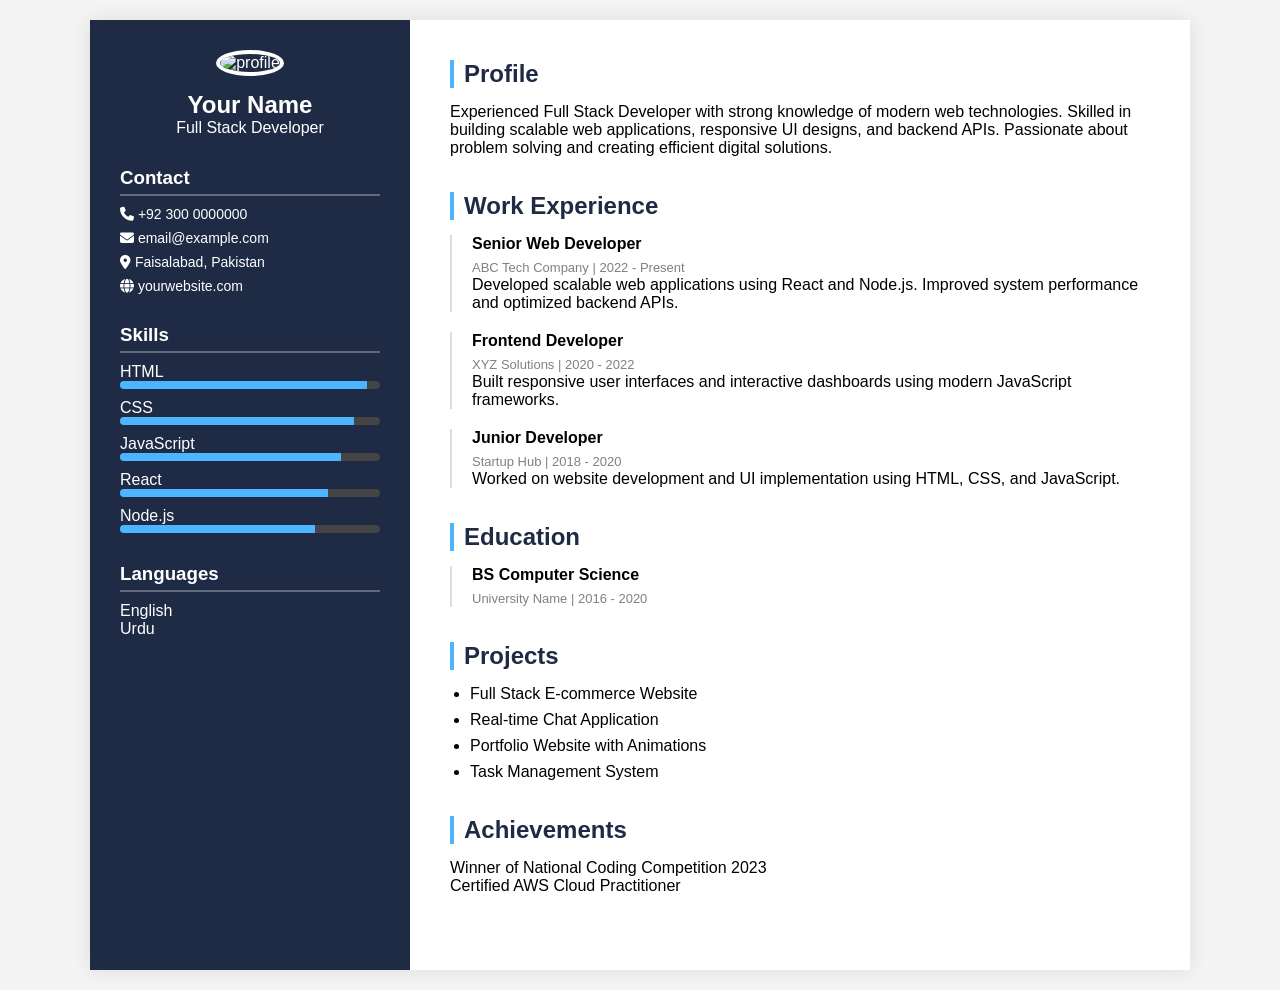
==== Project2/resumePage.html @ 75355d84 "project2" ====
<!DOCTYPE html>
<html lang="en">
<head>
<meta charset="UTF-8">
<meta name="viewport" content="width=device-width, initial-scale=1.0">
<title>Professional Resume</title>

<link rel="stylesheet" href="https://cdnjs.cloudflare.com/ajax/libs/font-awesome/6.5.0/css/all.min.css">

<style>

*{
margin:0;
padding:0;
box-sizing:border-box;
font-family: 'Segoe UI', sans-serif;
}

body{
background:#f4f4f4;
padding:20px;
}

.container{
max-width:1100px;
margin:auto;
background:white;
display:grid;
grid-template-columns:320px 1fr;
box-shadow:0 0 20px rgba(0,0,0,0.1);
}

.sidebar{
background:#1f2a44;
color:white;
padding:30px;
}

.profile{
text-align:center;
margin-bottom:30px;
}

.profile img{
width:120px;
height:120px;
border-radius:50%;
border:4px solid white;
object-fit:cover;
}

.profile h2{
margin-top:15px;
}

.sidebar h3{
margin-top:30px;
margin-bottom:10px;
border-bottom:2px solid rgba(255,255,255,0.3);
padding-bottom:5px;
}

.contact p{
margin:8px 0;
font-size:14px;
}

.skills .skill{
margin:10px 0;
}

.skills .bar{
background:#444;
height:8px;
border-radius:4px;
overflow:hidden;
}

.skills .bar span{
display:block;
height:100%;
background:#4db5ff;
}

.main{
padding:40px;
}

.section{
margin-bottom:35px;
}

.section h2{
margin-bottom:15px;
color:#1f2a44;
border-left:4px solid #4db5ff;
padding-left:10px;
}

.timeline{
position:relative;
}

.timeline-item{
margin-bottom:20px;
padding-left:20px;
border-left:2px solid #ddd;
}

.timeline-item h4{
margin-bottom:5px;
}

.timeline-item span{
font-size:13px;
color:gray;
}

.projects ul{
padding-left:20px;
}

.projects li{
margin-bottom:8px;
}

@media(max-width:900px){

.container{
grid-template-columns:1fr;
}

.sidebar{
text-align:center;
}

}

</style>
</head>

<body>

<div class="container">

<div class="sidebar">

<div class="profile">
<img src="https://i.pravatar.cc/150" alt="profile">
<h2>Your Name</h2>
<p>Full Stack Developer</p>
</div>

<div class="contact">
<h3>Contact</h3>
<p><i class="fa fa-phone"></i> +92 300 0000000</p>
<p><i class="fa fa-envelope"></i> email@example.com</p>
<p><i class="fa fa-location-dot"></i> Faisalabad, Pakistan</p>
<p><i class="fa fa-globe"></i> yourwebsite.com</p>
</div>

<div class="skills">
<h3>Skills</h3>

<div class="skill">
<p>HTML</p>
<div class="bar"><span style="width:95%"></span></div>
</div>

<div class="skill">
<p>CSS</p>
<div class="bar"><span style="width:90%"></span></div>
</div>

<div class="skill">
<p>JavaScript</p>
<div class="bar"><span style="width:85%"></span></div>
</div>

<div class="skill">
<p>React</p>
<div class="bar"><span style="width:80%"></span></div>
</div>

<div class="skill">
<p>Node.js</p>
<div class="bar"><span style="width:75%"></span></div>
</div>

</div>

<div class="languages">
<h3>Languages</h3>
<p>English</p>
<p>Urdu</p>
</div>

</div>


<div class="main">

<div class="section">
<h2>Profile</h2>
<p>
Experienced Full Stack Developer with strong knowledge of modern web technologies.
Skilled in building scalable web applications, responsive UI designs, and backend
APIs. Passionate about problem solving and creating efficient digital solutions.
</p>
</div>


<div class="section">
<h2>Work Experience</h2>

<div class="timeline">

<div class="timeline-item">
<h4>Senior Web Developer</h4>
<span>ABC Tech Company | 2022 - Present</span>
<p>
Developed scalable web applications using React and Node.js.
Improved system performance and optimized backend APIs.
</p>
</div>

<div class="timeline-item">
<h4>Frontend Developer</h4>
<span>XYZ Solutions | 2020 - 2022</span>
<p>
Built responsive user interfaces and interactive dashboards using
modern JavaScript frameworks.
</p>
</div>

<div class="timeline-item">
<h4>Junior Developer</h4>
<span>Startup Hub | 2018 - 2020</span>
<p>
Worked on website development and UI implementation using HTML,
CSS, and JavaScript.
</p>
</div>

</div>
</div>


<div class="section">
<h2>Education</h2>

<div class="timeline-item">
<h4>BS Computer Science</h4>
<span>University Name | 2016 - 2020</span>
</div>

</div>


<div class="section projects">
<h2>Projects</h2>

<ul>
<li>Full Stack E-commerce Website</li>
<li>Real-time Chat Application</li>
<li>Portfolio Website with Animations</li>
<li>Task Management System</li>
</ul>

</div>


<div class="section">
<h2>Achievements</h2>
<p>Winner of National Coding Competition 2023</p>
<p>Certified AWS Cloud Practitioner</p>
</div>

</div>

</div>

</body>
</html>
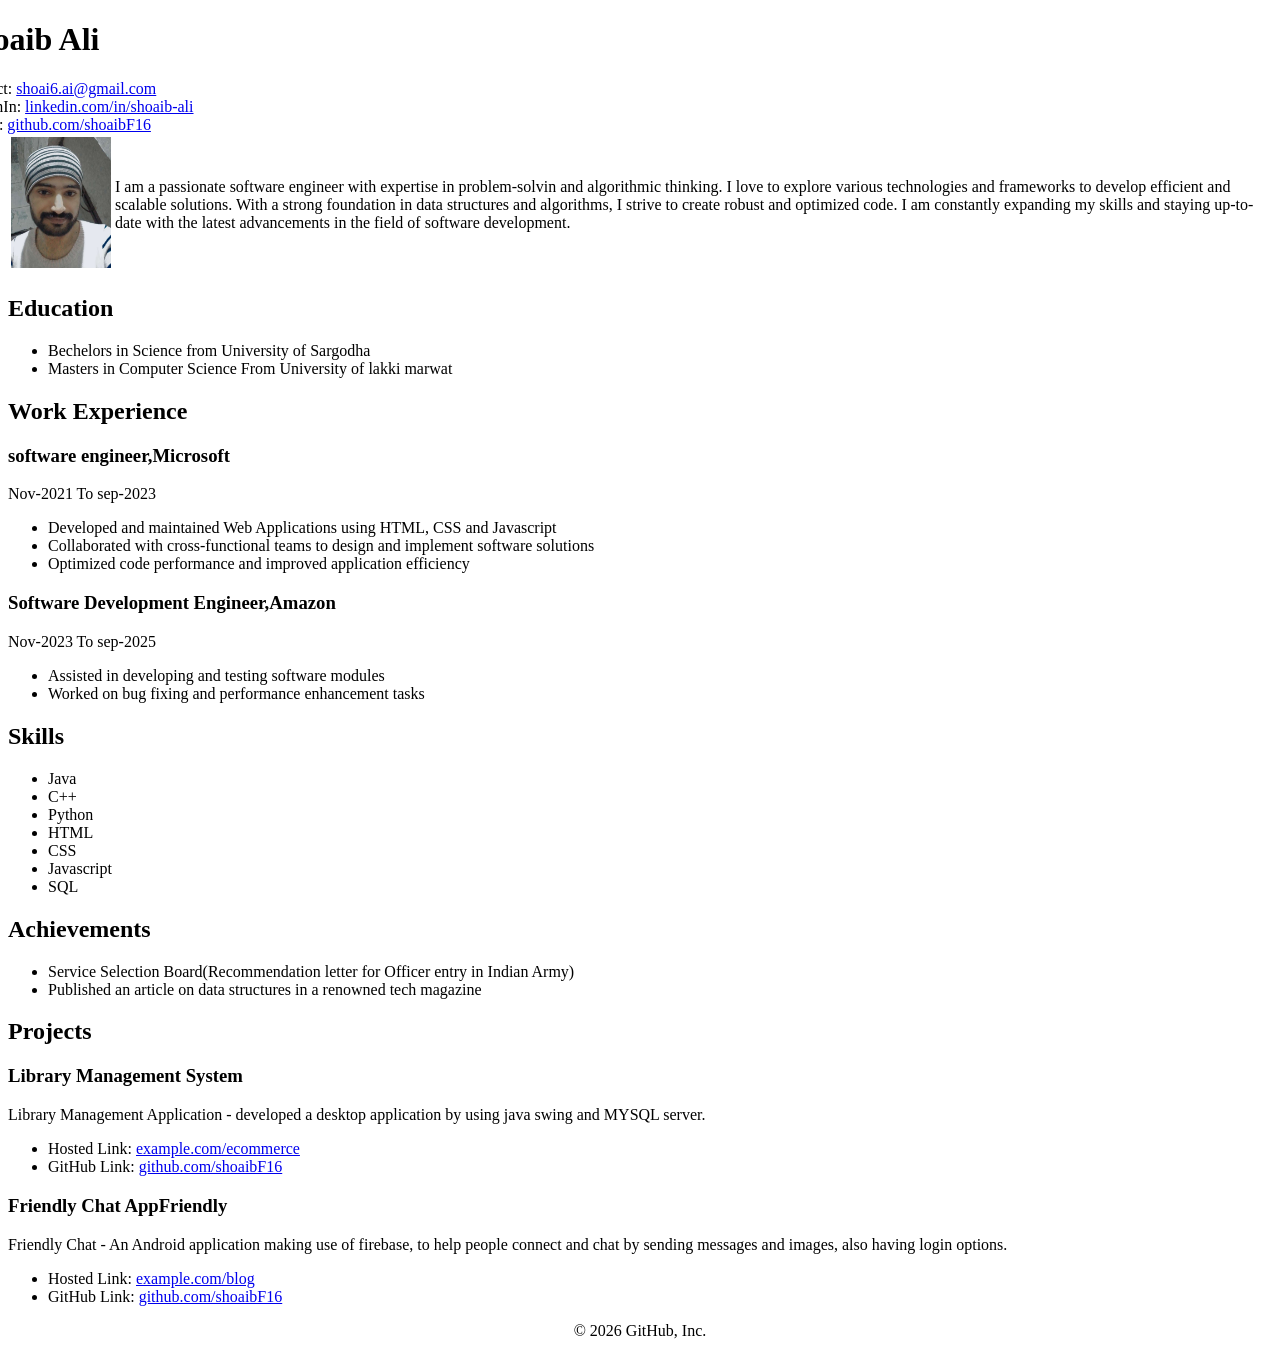
==== commit 35befe64: "Resume Project" ====
--- a/Project2/resumePage.html
+++ b/Project2/resumePage.html
@@ -1,284 +1,102 @@
-<!DOCTYPE html>
+<!doctype html>
 <html lang="en">
-<head>
-<meta charset="UTF-8">
-<meta name="viewport" content="width=device-width, initial-scale=1.0">
-<title>Professional Resume</title>
+  <head>
+    <meta charset="UTF-8" />
+    <meta name="viewport" content="width=device-width, initial-scale=1.0" />
+    <title>Resume</title>
+    <link rel="stylesheet" href="style.css">
+  </head>
+  <body>
+    <header> <!--Name and contact info-->
+      <h1>Shoaib Ali</h1>
+      <p style="display: inline">Contact:</p>
+      <a href="shoai6.ai@gmail.com">shoai6.ai@gmail.com</a><br />
+      <p style="display: inline">LinkenIn:</p>
+      <a href="https://www.linkedin.com/in/shoaib-ali-56598636a/"
+        >linkedin.com/in/shoaib-ali</a
+      ><br />
+      <p style="display: inline">github:</p>
+      <a href="https://github.com/shoaibF16">github.com/shoaibF16</a>
+    </header>
+    <section> <!--Profile section-->
+        <table>
+            <tr>
+                <td><img src="Snapchat-1559116230.jpg" alt="" width="100px"></td>
+                <td>I am a passionate software engineer with expertise in problem-solvin
+                    and algorithmic thinking. I love to explore various technologies and
+                    frameworks to develop efficient and scalable solutions. With a strong
+                    foundation in data structures and algorithms, I strive to create robust
+                    and optimized code. I am constantly expanding my skills and staying
+                    up-to-date with the latest advancements in the field of software
+                    development.</td>
+            </tr>
+        </table>
+    </section>
+    <section> <!--Education-->
+        <h2>Education</h2>
+        <ul>
+            <li>Bechelors in Science from University of Sargodha</li>
+            <li>Masters in Computer Science From University of lakki marwat</li>
+        </ul>
+    </section>
+    <section> <!--Work Experience-->
+        <h2>Work Experience</h2>
+        <h3>software engineer,Microsoft</h3>
+        <p>Nov-2021 To sep-2023</p>
+        <ul>
+            <li>Developed and maintained Web Applications using HTML, CSS and Javascript</li>
+            <li>Collaborated with cross-functional teams to design and implement software solutions</li>
+            <li>Optimized code performance and improved application efficiency</li>
+        </ul>
+        <h3>Software Development Engineer,Amazon</h3>
+        <p>Nov-2023 To sep-2025</p>
+        <ul>
+            <li>Assisted in developing and testing software modules</li>
+            <li>Worked on bug fixing and performance enhancement tasks</li>
+        </ul>
 
-<link rel="stylesheet" href="https://cdnjs.cloudflare.com/ajax/libs/font-awesome/6.5.0/css/all.min.css">
+    </section>
+    <section><!--Skills-->
+        <h2>Skills</h2>
+        <ul>
+            <li>Java</li>
+            <li>C++</li>
+            <li>Python</li>
+            <li>HTML</li>
+            <li>CSS</li>
+            <li>Javascript</li>
+            <li>SQL</li>
+        </ul>
 
-<style>
+    </section>
+    <section> <!--Achievements-->
+        <h2>Achievements</h2>
+        <ul>
+            <li>Service Selection Board(Recommendation letter for Officer entry in Indian Army)</li>
+            <li>Published an article on data structures in a renowned tech magazine</li>
+        </ul>
 
-*{
-margin:0;
-padding:0;
-box-sizing:border-box;
-font-family: 'Segoe UI', sans-serif;
-}
-
-body{
-background:#f4f4f4;
-padding:20px;
-}
-
-.container{
-max-width:1100px;
-margin:auto;
-background:white;
-display:grid;
-grid-template-columns:320px 1fr;
-box-shadow:0 0 20px rgba(0,0,0,0.1);
-}
-
-.sidebar{
-background:#1f2a44;
-color:white;
-padding:30px;
-}
-
-.profile{
-text-align:center;
-margin-bottom:30px;
-}
-
-.profile img{
-width:120px;
-height:120px;
-border-radius:50%;
-border:4px solid white;
-object-fit:cover;
-}
-
-.profile h2{
-margin-top:15px;
-}
-
-.sidebar h3{
-margin-top:30px;
-margin-bottom:10px;
-border-bottom:2px solid rgba(255,255,255,0.3);
-padding-bottom:5px;
-}
-
-.contact p{
-margin:8px 0;
-font-size:14px;
-}
-
-.skills .skill{
-margin:10px 0;
-}
-
-.skills .bar{
-background:#444;
-height:8px;
-border-radius:4px;
-overflow:hidden;
-}
-
-.skills .bar span{
-display:block;
-height:100%;
-background:#4db5ff;
-}
-
-.main{
-padding:40px;
-}
-
-.section{
-margin-bottom:35px;
-}
-
-.section h2{
-margin-bottom:15px;
-color:#1f2a44;
-border-left:4px solid #4db5ff;
-padding-left:10px;
-}
-
-.timeline{
-position:relative;
-}
-
-.timeline-item{
-margin-bottom:20px;
-padding-left:20px;
-border-left:2px solid #ddd;
-}
-
-.timeline-item h4{
-margin-bottom:5px;
-}
-
-.timeline-item span{
-font-size:13px;
-color:gray;
-}
-
-.projects ul{
-padding-left:20px;
-}
-
-.projects li{
-margin-bottom:8px;
-}
-
-@media(max-width:900px){
-
-.container{
-grid-template-columns:1fr;
-}
-
-.sidebar{
-text-align:center;
-}
-
-}
-
-</style>
-</head>
-
-<body>
-
-<div class="container">
-
-<div class="sidebar">
-
-<div class="profile">
-<img src="https://i.pravatar.cc/150" alt="profile">
-<h2>Your Name</h2>
-<p>Full Stack Developer</p>
-</div>
-
-<div class="contact">
-<h3>Contact</h3>
-<p><i class="fa fa-phone"></i> +92 300 0000000</p>
-<p><i class="fa fa-envelope"></i> email@example.com</p>
-<p><i class="fa fa-location-dot"></i> Faisalabad, Pakistan</p>
-<p><i class="fa fa-globe"></i> yourwebsite.com</p>
-</div>
-
-<div class="skills">
-<h3>Skills</h3>
-
-<div class="skill">
-<p>HTML</p>
-<div class="bar"><span style="width:95%"></span></div>
-</div>
-
-<div class="skill">
-<p>CSS</p>
-<div class="bar"><span style="width:90%"></span></div>
-</div>
-
-<div class="skill">
-<p>JavaScript</p>
-<div class="bar"><span style="width:85%"></span></div>
-</div>
-
-<div class="skill">
-<p>React</p>
-<div class="bar"><span style="width:80%"></span></div>
-</div>
-
-<div class="skill">
-<p>Node.js</p>
-<div class="bar"><span style="width:75%"></span></div>
-</div>
-
-</div>
-
-<div class="languages">
-<h3>Languages</h3>
-<p>English</p>
-<p>Urdu</p>
-</div>
-
-</div>
-
-
-<div class="main">
-
-<div class="section">
-<h2>Profile</h2>
-<p>
-Experienced Full Stack Developer with strong knowledge of modern web technologies.
-Skilled in building scalable web applications, responsive UI designs, and backend
-APIs. Passionate about problem solving and creating efficient digital solutions.
-</p>
-</div>
-
-
-<div class="section">
-<h2>Work Experience</h2>
-
-<div class="timeline">
-
-<div class="timeline-item">
-<h4>Senior Web Developer</h4>
-<span>ABC Tech Company | 2022 - Present</span>
-<p>
-Developed scalable web applications using React and Node.js.
-Improved system performance and optimized backend APIs.
-</p>
-</div>
-
-<div class="timeline-item">
-<h4>Frontend Developer</h4>
-<span>XYZ Solutions | 2020 - 2022</span>
-<p>
-Built responsive user interfaces and interactive dashboards using
-modern JavaScript frameworks.
-</p>
-</div>
-
-<div class="timeline-item">
-<h4>Junior Developer</h4>
-<span>Startup Hub | 2018 - 2020</span>
-<p>
-Worked on website development and UI implementation using HTML,
-CSS, and JavaScript.
-</p>
-</div>
-
-</div>
-</div>
-
-
-<div class="section">
-<h2>Education</h2>
-
-<div class="timeline-item">
-<h4>BS Computer Science</h4>
-<span>University Name | 2016 - 2020</span>
-</div>
-
-</div>
-
-
-<div class="section projects">
-<h2>Projects</h2>
-
-<ul>
-<li>Full Stack E-commerce Website</li>
-<li>Real-time Chat Application</li>
-<li>Portfolio Website with Animations</li>
-<li>Task Management System</li>
-</ul>
-
-</div>
-
-
-<div class="section">
-<h2>Achievements</h2>
-<p>Winner of National Coding Competition 2023</p>
-<p>Certified AWS Cloud Practitioner</p>
-</div>
-
-</div>
-
-</div>
-
-</body>
-</html>+    </section>
+    <section> <!--Projects-->
+        <h2>Projects</h2>
+        <h3>Library Management System</h3>
+        <p>Library Management Application - developed a desktop application by using java swing and MYSQL server.</p>
+        <ul>
+            <li>Hosted Link: <a href="abc.com">example.com/ecommerce</a></li>
+            <li>GitHub Link: <a href="https://github.com/shoaibF16">github.com/shoaibF16</a></li>
+        </ul>
+        <h3>Friendly Chat AppFriendly</h3>
+        <p>Friendly Chat - An Android application making use of firebase, to help people connect and chat by sending messages and images, also having login options.</p>
+        <ul>
+            <li>Hosted Link: <a href="abc.com">example.com/blog</a></li>
+            <li>GitHub Link: <a href="https://github.com/shoaibF16">github.com/shoaibF16</a></li>
+        </ul>
+    </section>
+    <footer>
+        <p style="text-align: center" >
+            © 2026 GitHub, Inc.
+        </p>
+        
+    </footer>
+  </body>
+</html>
--- a/Project2/style.css
+++ b/Project2/style.css
@@ -0,0 +1,4 @@
+header{
+    position: relative;
+    right: 50px;
+}
